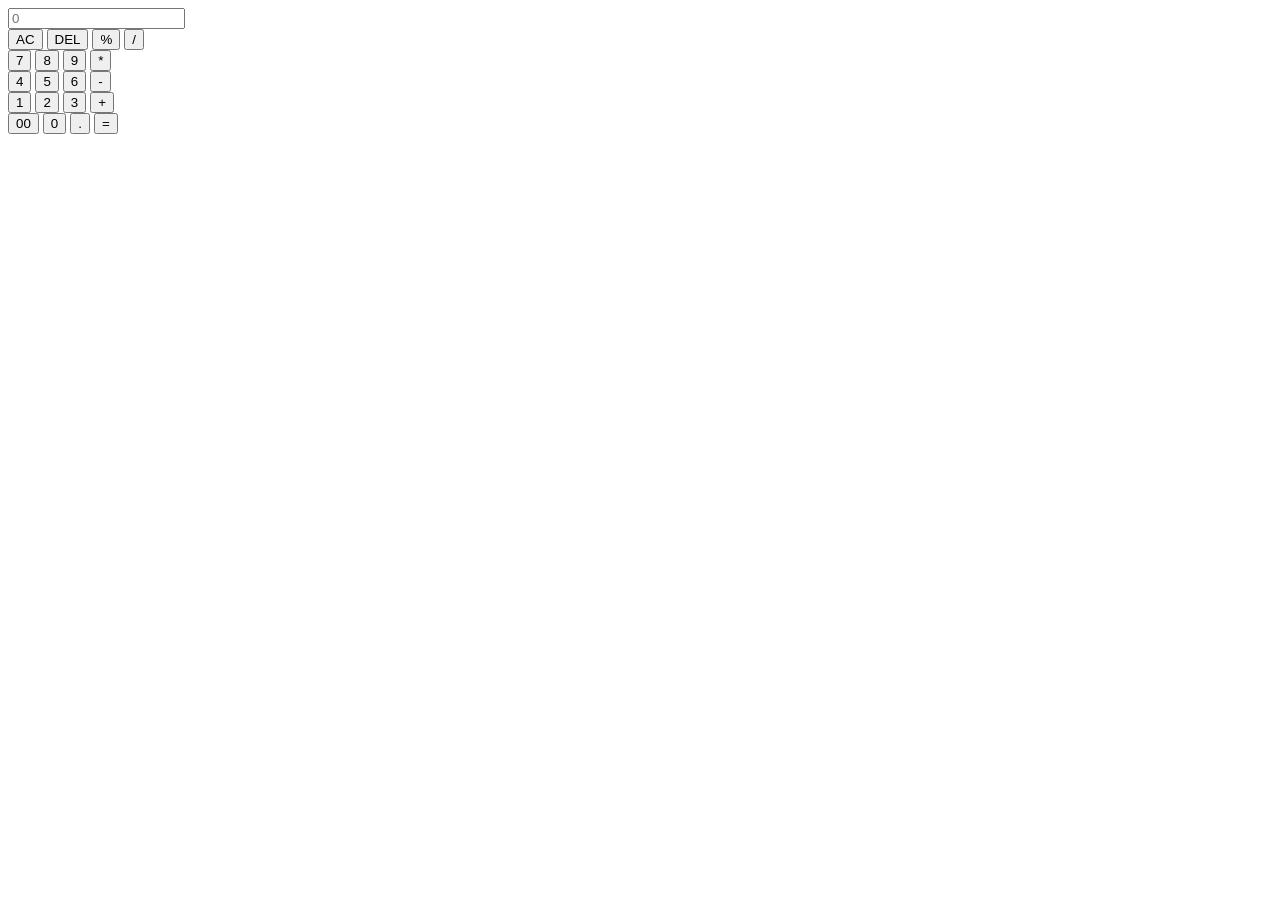
==== WebDev-L2-Calculator/index.html @ cae20bc3 "Create HTML structure for Calculator" ====
<!DOCTYPE html>
<html lang="en">
<head>
    <meta charset="UTF-8">
    <meta name="viewport" content="width=device-width, initial-scale=1.0">
    <title>Calculator - By Bhargav</title>
</head>
<body>
    <div class="calculator">
        <input type="text" placeholder="0">
        <div>
            <button>AC</button>
            <button>DEL</button>
            <button>%</button>
            <button>/</button>
        </div>
        <div>
            <button>7</button>
            <button>8</button>
            <button>9</button>
            <button>*</button>
        </div>
        <div>
            <button>4</button>
            <button>5</button>
            <button>6</button>
            <button>-</button>
        </div>
        <div>
            <button>1</button>
            <button>2</button>
            <button>3</button>
            <button>+</button>
        </div>
        <div>
            <button>00</button>
            <button>0 </button>
            <button>.</button>
            <button>=</button>
        </div>
    </div>
</body>
</html>
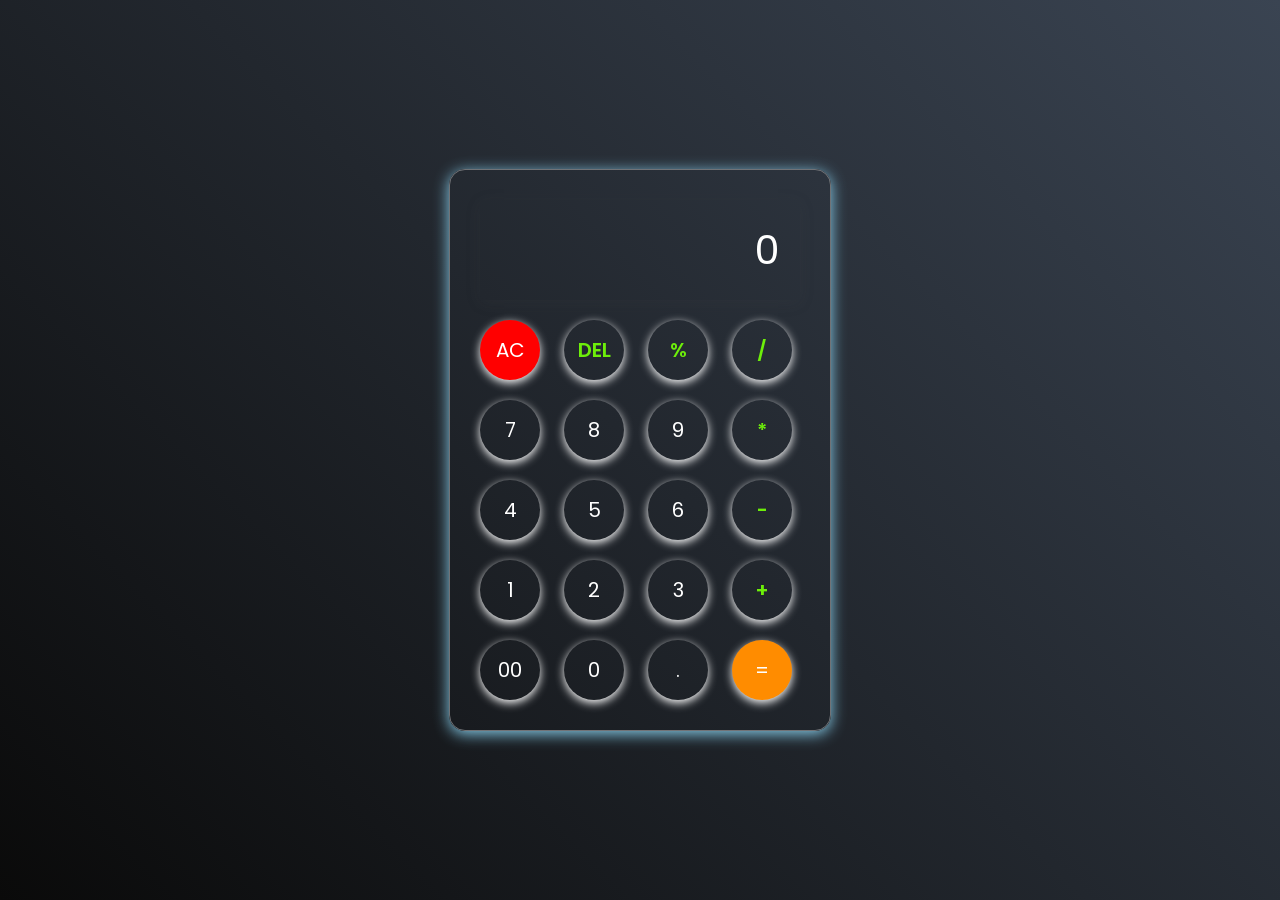
==== commit e4304e5b: "Add CSS to Calculator" ====
--- a/WebDev-L2-Calculator/index.html
+++ b/WebDev-L2-Calculator/index.html
@@ -4,40 +4,43 @@
     <meta charset="UTF-8">
     <meta name="viewport" content="width=device-width, initial-scale=1.0">
     <title>Calculator - By Bhargav</title>
+    <link rel="stylesheet" href="style.css">
 </head>
 <body>
     <div class="calculator">
         <input type="text" placeholder="0">
         <div>
-            <button>AC</button>
-            <button>DEL</button>
-            <button>%</button>
-            <button>/</button>
+            <button class="clear">AC</button>
+            <button class="operator">DEL</button>
+            <button class="operator">%</button>
+            <button class="operator">/</button>
         </div>
         <div>
             <button>7</button>
             <button>8</button>
             <button>9</button>
-            <button>*</button>
+            <button class="operator">*</button>
         </div>
         <div>
             <button>4</button>
             <button>5</button>
             <button>6</button>
-            <button>-</button>
+            <button class="operator">-</button>
         </div>
         <div>
             <button>1</button>
             <button>2</button>
             <button>3</button>
-            <button>+</button>
+            <button class="operator">+</button>
         </div>
         <div>
             <button>00</button>
             <button>0 </button>
             <button>.</button>
-            <button>=</button>
+            <button class="equalbtn">=</button>
         </div>
     </div>
+
+    <script src="script.js"></script>
 </body>
 </html>
--- a/WebDev-L2-Calculator/style.css
+++ b/WebDev-L2-Calculator/style.css
@@ -0,0 +1,68 @@
+@import url('https://fonts.googleapis.com/css2?family=Poppins:ital,wght@0,100;0,200;0,300;0,400;0,500;0,600;0,700;0,800;0,900;1,100;1,200;1,300;1,400;1,500;1,600;1,700;1,800;1,900&display=swap');
+
+*{
+    margin: 0;
+    padding: 0;
+    box-sizing: border-box;
+    font-family: "Poppins", sans-serif;
+}
+body{
+    width: 100%;
+    height: 100vh;
+    display: flex;
+    align-items: center;
+    justify-content: center;
+    background: linear-gradient(45deg,#0a0a0a,#3a4452);
+}
+
+.calculator{
+    border: 1px solid #717377;
+    padding: 20px;
+    border-radius: 16px;
+    background: transparent;
+    box-shadow: 0px 3px 15px skyblue;
+}
+
+input{
+    width: 320px;
+    border: none;
+    padding: 20px;
+    background: transparent;
+    margin: 10px;
+    box-shadow: 0px 3px 15px rgba(84, 84,84,0.1);
+    text-align: right;
+    font-size: 40px;
+    cursor: pointer;
+    color: white;
+}
+input::placeholder{
+    color: #ffff;
+}
+
+button{
+    border: none;
+    width: 60px;
+    height: 60px;margin: 10px;
+    border-radius: 50%;
+    background: transparent;
+    color: white;
+    font-size: 20px;
+    box-shadow: 0px 3px 10px white;
+}
+
+.equalbtn{
+    background-color:#FF8C00;
+}
+
+.clear{
+    background-color: red;
+}
+
+button:active{
+    transform: scale(0.95);
+}
+
+.operator{
+    color:#6dee0a;
+    font-weight:600;
+}
